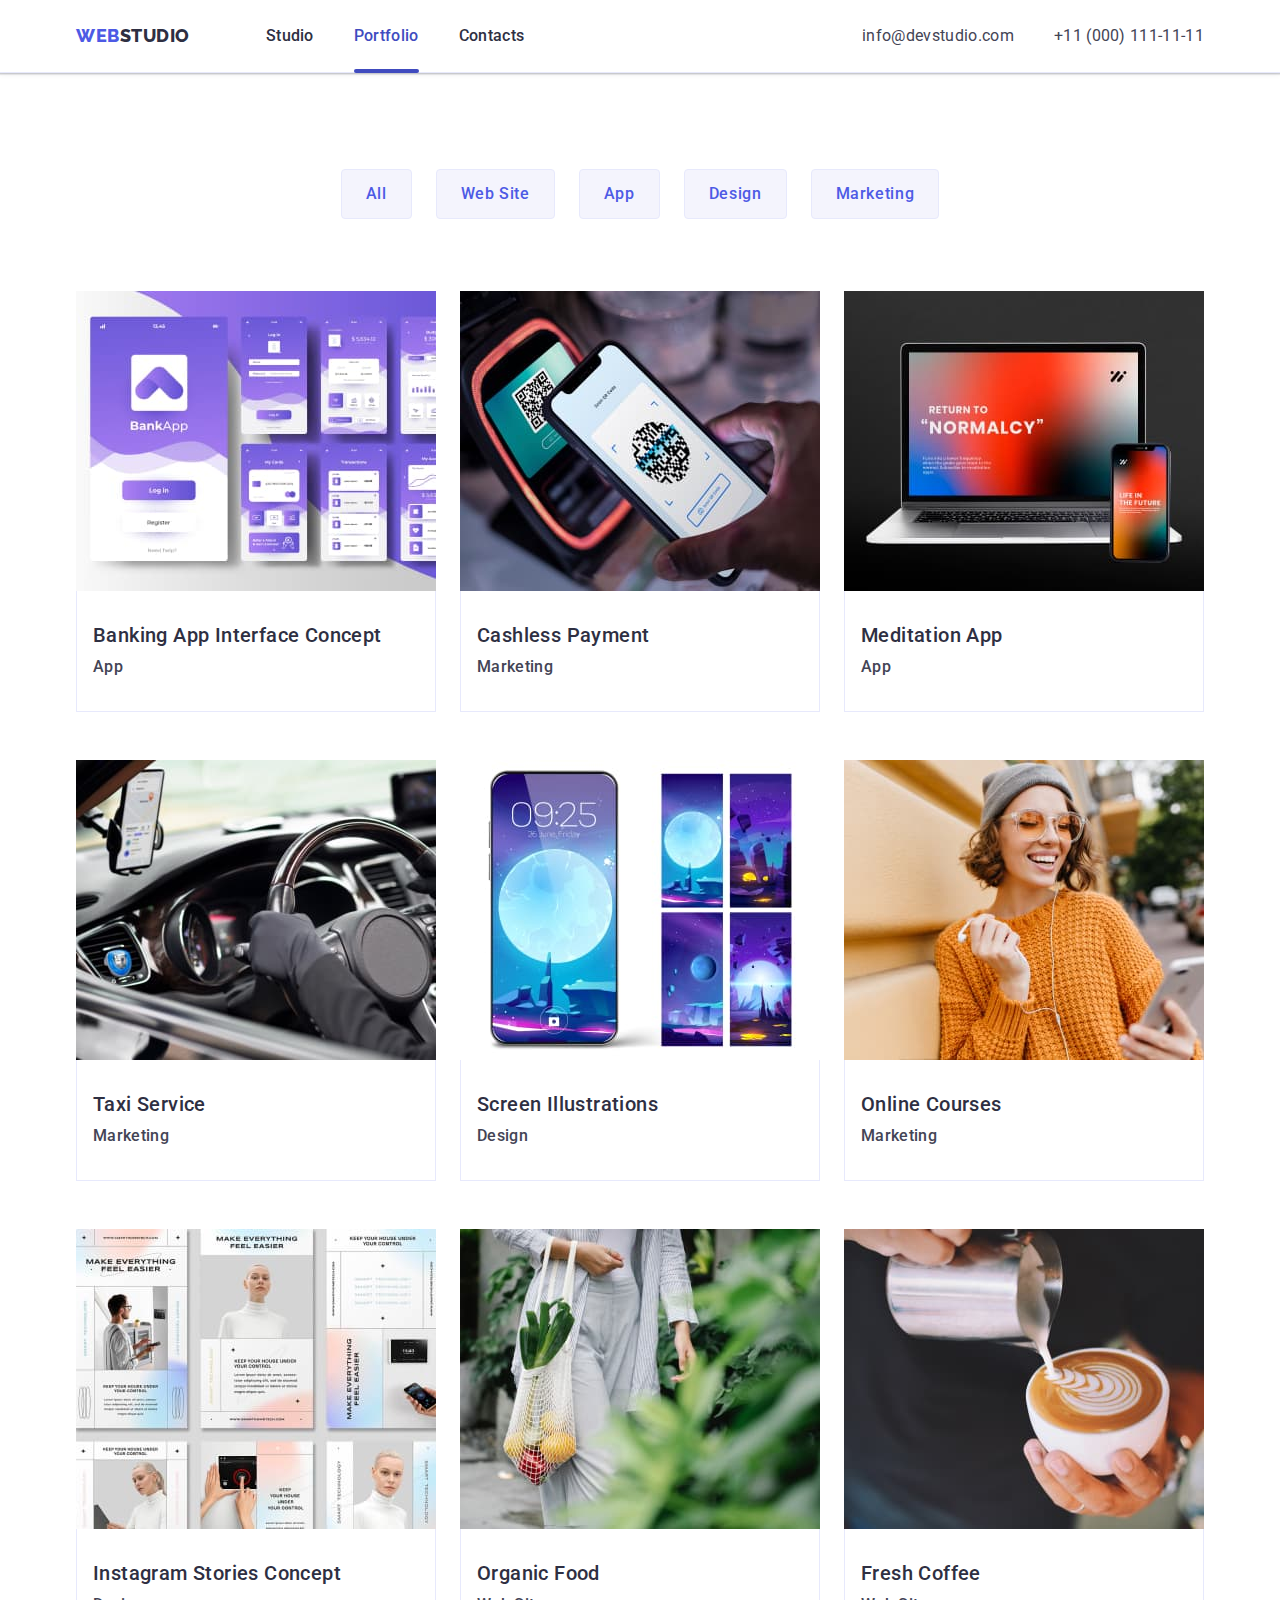
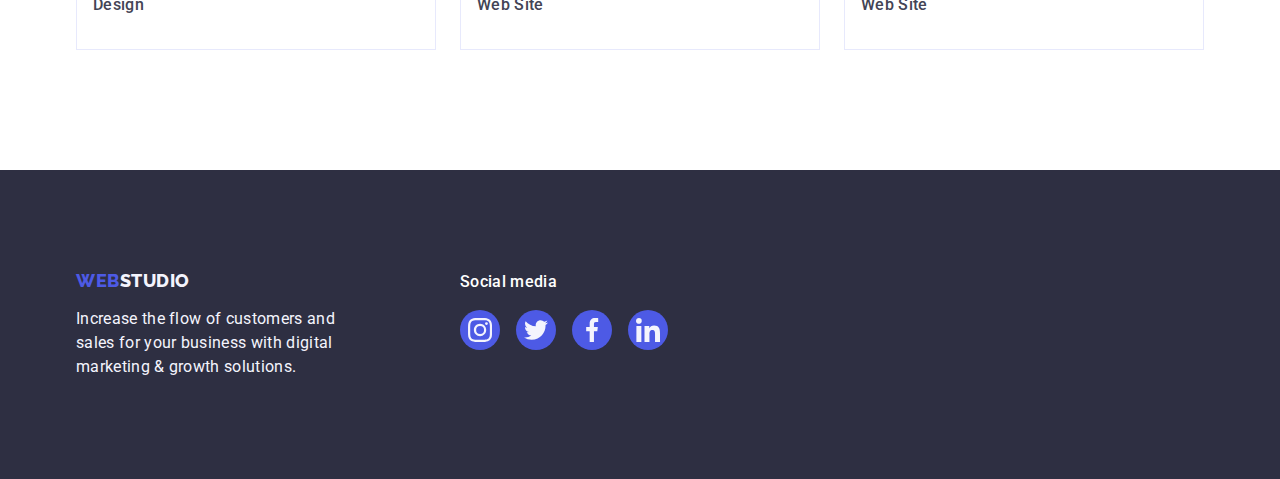
==== portfolio.html @ de2a9acf "start hw5" ====
<!DOCTYPE html>
<html lang="en">
<head>
    <meta charset="UTF-8">
    <meta name="viewport" content="width=device-width, initial-scale=1.0">
    <title>Portfolio</title>
    <link rel="preconnect" href="https://fonts.googleapis.com">
<link rel="preconnect" href="https://fonts.gstatic.com" crossorigin>
<link href="https://fonts.googleapis.com/css2?family=Raleway:wght@800&family=Roboto:wght@400;500;700&display=swap" rel="stylesheet">
<link rel="stylesheet" href="https://cdn.jsdelivr.net/npm/modern-normalize@2.0.0/modern-normalize.min.css">
<link rel="stylesheet" href="./css/styles.css" />
</head>
<body>
    <!---------------------------------------------- Header --------------------------------------->
    <header class="page-header"> 
        <div class="container header"> 
        <nav class="navigation">
            <a class="link logo-header"  href="./index.html">Web<span class="studio">Studio</span></a>
            <ul class="menu list">
                <li class="menu-item">
                    <a  class="link menu-link" href="./index.html">Studio</a>
                </li>
                <li class="menu-item">
                    <a class="link menu-link current" href="./portfolio.html">Portfolio</a>
                </li>
                <li class="menu-item">
                    <a class="link menu-link" href="">Contacts</a>
                </li>
            </ul>
        </nav>
        <address class="contacts">
            <ul class="list contacts-list">
                <li>
                    <a class="link link-contacts" href="mailto:info@devstudio.com">info@devstudio.com</a>
                </li>
                <li>
                    <a class="link link-contacts" href="tel:+110001111111">+11 (000) 111-11-11</a>
                </li>
            </ul>
        </address>
    </div> 
            </header>
    <main>
        <!------------------------------------------- Portfolio ------------------------------->
<section class="projects section">
    <div class="container portfolio-container">
    <h1 class="visually-hidden">Our Projects</h1>
<ul class="list buttons-list">
    <li class="buttons-list-item">
        <button type="button" class="button filter-button">All</button>
    </li>
    <li class="buttons-list-item">
        <button type="button" class="button filter-button">Web Site</button>
    </li>
    <li class="buttons-list-item">
        <button type="button" class="button filter-button">App</button>
    </li>
    <li class="buttons-list-item">
        <button type="button" class="button filter-button">Design</button>
    </li>
    <li class="buttons-list-item">
        <button type="button" class="button filter-button">Marketing</button>
    </li>
</ul>

<ul class="list portfolio-list">
    <li class="portfolio-list-item">
        <a class="link portfolio-list-item-link" href="">
        <div class="portfolio-list-img-wrapper">
            <img src="./images/Portfolio/banking_app.jpg" alt="application design" width="360" height="300">
    <p class="overlay">
        14 Stylish and User-Friendly App Design Concepts · Task Manager App · Calorie Tracker App · Exotic Fruit Ecommerce App · Cloud Storage App
    </p>
</div>
    <div class="card card-info">
        <h2 class="name card-name">
            Banking App Interface Concept
            </h2>
            <p class="card-sub-text">
                App
            </p>
    </div>
    </a>
    </li>

    <li class="portfolio-list-item">
        <a class="link portfolio-list-item-link" href="">
       <div class="portfolio-list-img-wrapper">
            <img src="./images/Portfolio/cashless_payment.jpg" alt="mobile phone" width="360" height="300">
        <p class="overlay">
            14 Stylish and User-Friendly App Design Concepts · Task Manager App · Calorie Tracker App · Exotic Fruit Ecommerce App · Cloud Storage App
        </p>
    </div>
        <div class="card card-info">
            <h2 class="name card-name">
                Cashless Payment
                </h2>
                <p class="card-sub-text">
                Marketing
                </p>
        </div>
        </a>
    </li>

    <li class="portfolio-list-item">
        <a class="link portfolio-list-item-link" href="">
            <div class="portfolio-list-img-wrapper">
        <img src="./images/Portfolio/meditation_app.jpg" alt="notebook and mobile phone" width="360" height="300">
        <p class="overlay">
            14 Stylish and User-Friendly App Design Concepts · Task Manager App · Calorie Tracker App · Exotic Fruit Ecommerce App · Cloud Storage App
        </p>
    </div>
        <div class="card card-info">
            <h2 class="name card-name">
                Meditation App
                </h2>
                <p class="card-sub-text">
                App
                </p>
        </div>
        </a>
    </li>

    <li class="portfolio-list-item">
        <a class="link portfolio-list-item-link" href="">
        <div class="portfolio-list-img-wrapper">
            <img src="./images/Portfolio/taxi_service.jpg" alt="steering wheel" width="360" height="300">
        <p class="overlay">
            14 Stylish and User-Friendly App Design Concepts · Task Manager App · Calorie Tracker App · Exotic Fruit Ecommerce App · Cloud Storage App
        </p>
    </div>
        <div class="card card-info">
        <h2 class="name card-name">
            Taxi Service
            </h2>
            <p class="card-sub-text">
            Marketing
            </p>
       </div>
        </a>
    </li>

    <li class="portfolio-list-item">
        <a  class="link portfolio-list-item-link" href="">
       <div class="portfolio-list-img-wrapper">
            <img src="./images/Portfolio/screen_illustration.jpg" alt="mobile phone screen" width="360" height="300">
        <p class="overlay">
            14 Stylish and User-Friendly App Design Concepts · Task Manager App · Calorie Tracker App · Exotic Fruit Ecommerce App · Cloud Storage App
        </p>
    </div>
        <div class="card card-info">
            <h2 class="name card-name">
                Screen Illustrations
                </h2>
                <p class="card-sub-text">
                Design
                </p>
        </div>
        </a>
    </li>

    <li class="portfolio-list-item">
        <a class="link portfolio-list-item-link"  href="">
            <div class="portfolio-list-img-wrapper">
        <img src="./images/Portfolio/online-courses.jpg" alt="girl with mobile phone" width="360" height="300">
        <p class="overlay">
            14 Stylish and User-Friendly App Design Concepts · Task Manager App · Calorie Tracker App · Exotic Fruit Ecommerce App · Cloud Storage App
        </p>
    </div>
        <div class="card card-info">
            <h2 class="name card-name">
                Online Courses
                </h2>
                <p class="card-sub-text">
                Marketing
                </p>
        </div>
        </a>
    </li>

    <li class="portfolio-list-item">
        <a class="link portfolio-list-item-link" href="">
            <div class="portfolio-list-img-wrapper">
        <img src="./images/Portfolio/instagramm.jpg" alt="moodboard design" width="360" height="300">
        <p class="overlay">
            14 Stylish and User-Friendly App Design Concepts · Task Manager App · Calorie Tracker App · Exotic Fruit Ecommerce App · Cloud Storage App
        </p>
    </div>
        <div class="card card-info">
        <h2 class="name card-name">
            Instagram Stories Concept
            </h2>
            <p class="card-sub-text">
            Design
            </p>
        </div>
            </a>
    </li>

    <li class="portfolio-list-item">
        <a class="link portfolio-list-item-link" href="">
        <div class="portfolio-list-img-wrapper">
            <img src="./images/Portfolio/organic.jpg" alt="bag with food" width="360" height="300">
        <p class="overlay">
            14 Stylish and User-Friendly App Design Concepts · Task Manager App · Calorie Tracker App · Exotic Fruit Ecommerce App · Cloud Storage App
        </p>
    </div>
        <div class="card card-info">
            <h2 class=" name card-name">
                Organic Food
                </h2>
                <p class="card-sub-text">
                Web Site
                </p>  
        </div>
        </a>
    </li>

    <li class="portfolio-list-item">
        <a class="link portfolio-list-item-link" href="">
            <div class="portfolio-list-img-wrapper">
        <img src="./images/Portfolio/coffee.jpg" alt="cup of coffee" width="360" height="300">
        <p class="overlay">
            14 Stylish and User-Friendly App Design Concepts · Task Manager App · Calorie Tracker App · Exotic Fruit Ecommerce App · Cloud Storage App
        </p>
    </div>
        <div class="card card-info">
            <h2 class="name card-name">
                Fresh Coffee
                </h2>
                <p class="card-sub-text">
                Web Site
                </p>
        </div>
        </a>
    </li>
</ul>
</div>
</section>
    </main>
        <!---------------------------------------------------- Footer ---------------------------------------------->
        <footer class="footer">
            <div class="container footer-container">
           <div class="footer-wraper-slogan">
                <a class="link logo-footer" href="./index.html">Web<span class="studio-footer">Studio</span></a>
            <p class="footer-slogan">
                Increase the flow of customers and sales for your business with digital marketing & growth solutions.
            </p>
        </div>
       
        <div class="footer-social">
            <p class="footer-social-text">Social media</p>
            <ul class="list footer-social-list">
                <li class="footer-social-list-item">
    <a class="footer-social-list-link"  href="">
        <svg
        class="footer-list-icon"
        width="24"
        height="24"
        aria-label="instagramm icon"
        >
            <use href="./images/icons.svg#icon-instagram-footer"></use>
        </svg>
    </a>
                </li>
    
                <li class="footer-social-list-item">
    <a class="footer-social-list-link"   href="">
        <svg
        class="footer-list-icon"
        width="24"
        height="24"
        aria-label="twitter icon"
        >
            <use href="./images/icons.svg#icon-twitter-footer"></use>
        </svg>
    </a>
                </li>
    
                <li class="footer-social-list-item">
    <a class="footer-social-list-link"  href="">
        <svg
        class="footer-list-icon"
        width="24"
        height="24"
        aria-label="facebook icon"
        >
            <use href="./images/icons.svg#icon-facebook-footer"></use>
        </svg>
    </a>
                </li>
    
                <li class="footer-social-list-item">
    <a class="footer-social-list-link"   href="">
        <svg
        class="footer-list-icon"
        width="24"
        height="24"
        aria-label="linkedin icon"
        >
            <use href="./images/icons.svg#icon-linkedin-footer"></use>
        </svg>
    </a>
                </li>
    
            </ul>
        </div>
    </div>
    </footer>
</body>
</html>
---- css/styles.css ----
/* ========Variables======= */
:root{
--press-state-color: #404BBF;
--secondary-accent-color: #31D0AA;
--primary-brand-color: #4D5AE5;
--white-background-color: #ffffff; 
--hero-background-color:#2e2f42;
--button-background-color: #F4F4FD;
--text-color: #434455;
--subtle-text-color: #8E8F99;
--accent-color: #E7E9FC;
--light-color: #F4F4FD;
--modal-background-color: #FCFCFC;
--transition-dur-and-fun: 250ms cubic-bezier(0.4, 0, 0.2, 1);
}

/* ========/Variables======= */

/* =========Common Styles====== */

button{
    cursor: pointer;
}

img{
    display: block;
    max-width: 100%;
}

h1,
h2,
h3,
h4,
h5,
h6,
p{
    margin-top: 0;
    margin-bottom: 0;
    padding: 0;
}

ul, 
ol{
margin-top: 0;
margin-bottom: 0;
padding-left: 0;
}

.list{
    list-style-type: none;
}

.link{
    text-decoration: none;
}

.section{
    padding-top: 120px;
    padding-bottom: 120px;
}
body{
    font-family: 'Roboto', sans-serif;
    font-weight: 500;
    font-size: 16px;
    line-height: 1.5;
    letter-spacing: 0.02em;
    color: var(--text-color);

    background-color: var(--white-background-color);
}

.visually-hidden {
    position: absolute;
    width: 1px;
    height: 1px;
    margin: -1px;
    border: 0;
    padding: 0;
    white-space: nowrap;
    clip-path: inset(100%);
    clip: rect(0 0 0 0);
    overflow: hidden;
    }

.container{
width: 1158px;
padding-left: 15px;
padding-right: 15px; 
margin-left: auto; 
margin-right: auto;
}

.card-info{
    padding-bottom: 32px;
    padding-top: 32px;
}

.name{
    font-size: 20px;
    line-height: 1.2;
    font-weight: 500;
    text-align: center;
    letter-spacing: 0.02em;
    text-transform: capitalize;
    color: var(--hero-background-color);

    margin-bottom: 8px;
    }
/* ========/Common Styles====== */

/* =======HEADER======== */
.page-header{
    border-bottom: 1px solid #e7e9fc;
    box-shadow: 0px 2px 1px rgba(46, 47, 66, 0.08), 0px 1px 1px rgba(46, 47, 66, 0.16), 0px 1px 6px rgba(46, 47, 66, 0.08)
}

.container.header{
    display: flex;
    align-items: center;
    justify-content: space-between;
}

.logo-header{
font-family: 'Raleway', sans-serif;
font-size: 18px;
font-weight: 800;
line-height: 1.17;
letter-spacing: 0.03em;
text-transform: uppercase;
color: var(--primary-brand-color);
/* text-align: left; */

margin-right: 76px;
padding: 24px 0;

transition: color var(--transition-dur-and-fun);

}

.studio{
    color: var(--hero-background-color);
}



.logo-header:hover,
.logo-header:focus{
color: var(--press-state-color);
}

.navigation{
    display: flex;
    align-items: center;
}

.menu.list{
    display: flex;
    gap: 40px;
}

.menu-link{
/* text-align: left; */
color:  var(--hero-background-color);
transition: color var(--transition-dur-and-fun);
display: block;
position: relative;
padding-top: 24px;
padding-bottom: 24px;
}

.menu-item .current{
    color: var(--press-state-color);
}

.menu-link:hover,
.menu-link:focus{
color: var(--press-state-color);
}

.current::after{
content:'';
display: block;
position: absolute;
width: 100%;
height: 4px;
border-radius: 2px;
background-color: var(--press-state-color);
margin-top: 21px;

}

.contacts{
    font-style: normal;
}

.contacts-list{
    display: flex;
   gap: 40px;
}

.link-contacts{
    display: block;
font-weight: 400;

color: #434455;
padding: 24px 0;

transition: color var(--transition-dur-and-fun);
}

.link-contacts:hover,
.link-contacts:focus{
color: #404BBF;
}

/* =======/HEADER======== */

/* ==========HERO======== */
.section.hero{
    max-width: 1440px;
    padding-top: 188px;
    padding-bottom: 188px;
    background-color:var(--hero-background-color);
    background-image: linear-gradient(rgba(46, 47, 66, 0.7), 
    rgba(46, 47, 66, 0.7)), url(../images/hero.jpg);
    background-size: cover;
    background-repeat: no-repeat;
    background-position: center;
}


.hero-title{
font-size: 56px;
font-weight: 700;
line-height: 1.07;
text-align: center;
letter-spacing: 0.02em;
color: #ffffff;
margin-bottom: 48px;
max-width: 496px;

margin-left: auto;
margin-right: auto;
}


.hero-button{
    font-family: Roboto;
    font-weight: 500;
    font-size: 16px;
    line-height: 1.5;
letter-spacing: 0.04em;

color: #ffffff;
background-color: var(--primary-brand-color);

display: block;
min-width: 169px;
height: 56px;
margin-left: auto;
margin-right: auto;
box-shadow: 0px 4px 4px 0px #00000026;
border-radius: 4px;
border: none;

transition: background-color var(--transition-dur-and-fun);
}

.hero-button:hover,
.hero-button:focus{
    background-color: var(--press-state-color);
}
/* ==========/HERO======== */

/* ========Our Benefits======== */
.benefits-icon{
    display: flex;
    align-items: center;
    justify-content: center;
    background-color: var(--button-background-color);
    padding: 24px 100px;
    height: 112px;
    margin-bottom: 8px;
    border-radius: 4px;
}

.benefits-title{
font-size: 20px;
line-height: 1.2;
font-weight: 500;
letter-spacing: 0.02em;
/* text-align: left; */

color: #2E2F42;
margin-bottom: 8px;
}

.benefits-list{
    display: flex;
    gap: 24px;
}

.benefits-list-item{
    width: 264px;
}
.benefits-text{
font-weight: 400;
/* text-align: left; */
}

/* ========/Our Benefits======== */

/* =========What we are doing======= */
.job-examples.section{
    padding-top: 0;
}
.secondary-title{
font-size: 36px;
/* font-weight: 700; */
line-height: 1.11;
text-align: center;
text-transform: capitalize;

color: #2E2F42;
margin-bottom: 72px;
}

.job-list{
    display: flex;
    gap: 24px;
}
/* =========/What we are doing======= */

/* =============Our Team========== */

.team{
    background-color: var(--button-background-color);
}

.secondary-title{
    text-transform: capitalize;
    text-align: center;
    letter-spacing: 0.02em;
}

.list-team{
    display: flex;
    gap: 24px;
}

.list-item-team{
    background-color: var(--white-background-color);
    box-shadow:  0px 1px 6px rgba(46, 47, 66, 0.08), 0px 1px 1px rgba(46, 47, 66, 0.16), 0px 2px 1px rgba(46, 47, 66, 0.08);
    border-radius: 0px 0px 4px 4px;
}

.social-icons-list{
    display: flex;
    justify-content: center;
    margin-top: 8px;
    gap: 24px;
}

.social-list-link{
    display: flex;
    width: 40px;
    height: 40px;
    border-radius: 50%;
    background-color: var(--primary-brand-color);
    fill: var(--light-color);
    justify-content: center;
    align-items: center;

    transition: background-color var(--transition-dur-and-fun);
}

.social-list-link:hover,
.social-list-link:focus{
background-color: var(--press-state-color);
}
.sub-text{
font-weight: 400;
text-align: center;
}
/* =============/Our Team========== */

/* ==================Customers================== */
.customers-list{
    display: flex;
    justify-content: center;
gap: 24px;
}

.customers-list-item{
    width: calc((100% - 120px) / 6);
    height: 88px;

    transition: border-color var(--transition-dur-and-fun), color var(--transition-dur-and-fun);
}

.customers-list-icon{
    fill: currentColor;
}

.customers-list-link{
    display: flex;
    justify-content: center;
    align-items: center;
    width: 100%;
    height: 100%;
    fill: var(--subtle-text-color);
    border: 1px solid var(--lightslate, #8E8F99);
    border-radius: 4px;
    color: var(--subtle-text-color);

    transition: border-color var(--transition-dur-and-fun), color var(--transition-dur-and-fun);
}

.customers-list-link:hover,
.customers-list-link:focus{
    color: var(--press-state-color);
    border-color: var(--press-state-color);
}

/* ==================/Customers================== */

/* ==============Footer================ */
.footer{
background-color: var(--hero-background-color);
padding-top: 100px;
padding-bottom: 100px;
}

.footer-container{
    display: flex;
    align-items: baseline;
}
.logo-footer{
    font-family: "Raleway", sans-serif;
    font-weight: 800;
    font-size: 18px;
color: var(--primary-brand-color);
line-height: 1.17em ;
letter-spacing: 0.03em;
text-transform: uppercase;
display: inline-block;
margin-bottom: 16px;
}

.studio-footer{
    color: var(--button-background-color);
    transition: color var(--transition-dur-and-fun);
}

.logo-footer:hover,
.logo-footer:focus{
color: var(--press-state-color);
}
.footer-slogan{
font-weight: 400;
/* text-align: left; */
color: var(--button-background-color);
max-width: 264px;
}

.footer-social-text{
text-align: left;
color: var(--white-background-color);

    margin-bottom: 16px;
}

.footer-wraper-slogan{
    margin-right: 120px;
}
.footer-social-list{
    display: flex;
    gap: 16px;
}

/* .footer-social-list-item{
    transition: background-color var(--lightslate);
} */

.footer-social-list-link{
    display: flex;
    width: 40px;
    height: 40px;
    background-color: var(--primary-brand-color);
    border-radius: 50%;
    justify-content: center;
    align-items: center;
    fill: var(--button-background-color);

    transition: background-color 250ms cubic-bezier(0.4, 0, 0.2, 1);
}

.footer-social-list-link:hover,
.footer-social-list-link:focus{
    background-color: var(--secondary-accent-color);
}
/* ==============/Footer=============== */

/* ===============Backdrop==================== */
.backdrop{
    position: fixed;
    top: 0;
    left: 0;
    width: 100%;
    height: 100%;
    background-color: #2E2F4266;
    z-index: 9999;
    
    transition: opacity 250ms cubic-bezier(0.4, 0, 0.2, 1), visibility 250ms cubic-bezier(0.4, 0, 0.2, 1);
}

.is-hidden{
    opacity: 0;
    visibility: hidden;
    pointer-events: none;
}
/* ===============/Backdrop==================== */

/* ===============Modal Window==================== */
.modal{
    position: absolute;
    top: 50%;
    left: 50%;
    transform: translate(-50%, -50%);
    width: 408px;
  min-height: 584px;
   border-radius: 4px;
    background-color: var(--modal-background-color);
    box-shadow: 0px 1px 1px rgba(0, 0, 0, 0.14), 0px 1px 3px rgba(0, 0, 0, 0.12), 0px 2px 1px rgba(0, 0, 0, 0.2);

    transition: transform var(--transition-dur-and-fun);
}

.close-btn{
    display: flex;
    position: absolute;
    align-items: center;
    justify-content: center;
    top: 24px;
    right: 24px;
    width: 24px;
    height: 24px;
    border-radius: 50%;
    border: 1px solid rgba(0, 0, 0, 0.1);
    padding: 0;
    line-height: 0;
    background-color: var(--accent-color);

    transition: background-color var(--transition-dur-and-fun), border var(--transition-dur-and-fun);
}

.close-btn:hover,
.close-btn:focus{
   background-color: var(--press-state-color);
   border: none;
   fill: #ffffff;
}

.close-btn-icon{
    transition: fill var(--transition-dur-and-fun);
}
/* ===============/Modal Window==================== */

/* ===============Portfolio======================= */
.section.projects{
    padding-top: 96px;
}


.buttons-list{
    display: flex;
    gap: 24px;
    justify-content: center;
    margin-bottom: 72px;
}

.buttons-list-item{
    transition: color var(--transition-dur-and-fun), background-color var(--transition-dur-and-fun), border-color var(--transition-dur-and-fun), box-shadow var(--transition-dur-and-fun);
}

.filter-button{
    font-family: inherit;
    font-weight: 500;
    font-size: 16px;
    line-height: inherit;
    letter-spacing: 0.04em;
    /* text-align: center; */
    color: var(--primary-brand-color);
    background-color: var(--button-background-color);

    border-radius: 4px;
    border: 1px solid #E7E9FC;
    padding: 12px 24px;

    transition: color 250ms cubic-bezier(0.4, 0, 0.2, 1), background-color 250ms cubic-bezier(0.4, 0, 0.2, 1), border-color 250ms cubic-bezier(0.4, 0, 0.2, 1), box-shadow 250ms cubic-bezier(0.4, 0, 0.2, 1); 
}

.filter-button:hover,
.filter-button:focus{
    color: #ffffff;
    background-color: var(--press-state-color);
    border: 1px solid transparent;
    box-shadow: 0px 3px 1px rgba(0, 0, 0, 0.1), 0px 2px 1px rgba(0, 0, 0, 0.08), 0px 2px 2px rgba(0, 0, 0, 0.12);
}

.portfolio-list{
    display: flex;
    flex-wrap: wrap;
    gap: 48px 24px;
}

.portfolio-list-img-wrapper{
position: relative;
overflow: hidden;
}

.overlay{
font-weight: 400;
text-align: left;
color: var(--light-color);
padding: 40px 32px;

position: absolute;
top: 0;
left: 0;
width: 100%;
height: 100%;
background-color: var(--primary-brand-color);

transform: translateY(100%);
transition: transform var(--transition-dur-and-fun);
}

.portfolio-list-item{
    width: calc((100% - 2*24px) / 3);
}

.portfolio-list-item-link{
    display: block;
    transition: box-shadow var(--transition-dur-and-fun) ;
}

.portfolio-list-item-link:hover,
.portfolio-list-item-link:focus{
box-shadow: 0px 1px 6px rgba(46, 47, 66, 0.08), 0px 1px 1px rgba(46, 47, 66, 0.16), 0px 2px 1px rgba(46, 47, 66, 0.08);
}

.portfolio-list-item-link:hover .overlay,
.portfolio-list-item-link:focus .overlay{
    transform: translateY(0%);
}
.card{
    border: 1px solid #E7E9FC;
    border-top: 0;
}
.card.card-info{
    padding-left: 16px;
    padding-right: 16px;
}

.card-name{
    text-align: left;
}

.card-sub-text{
    font-size: 16px;
    line-height: 1.5;
    letter-spacing: 0.02em;
    color: var(--text-color);
}
/* ===============/Portfolio======================= */
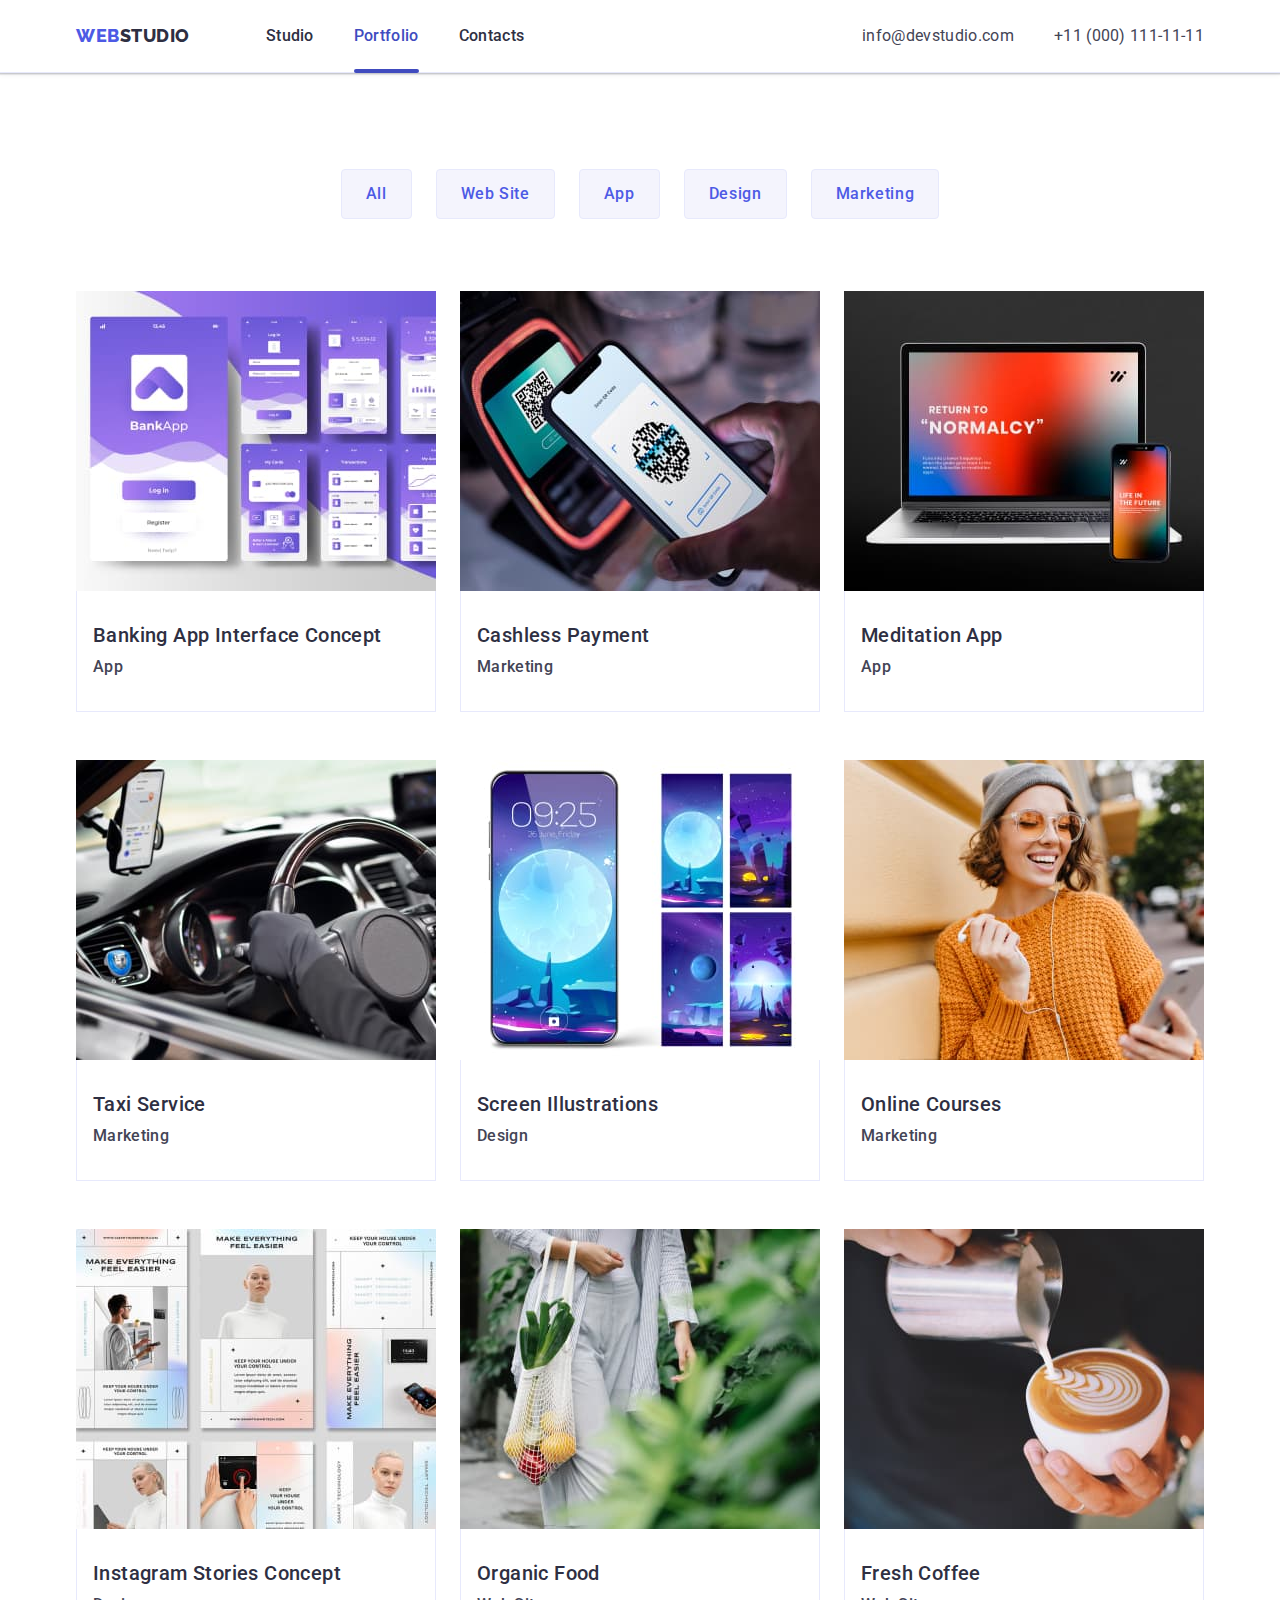
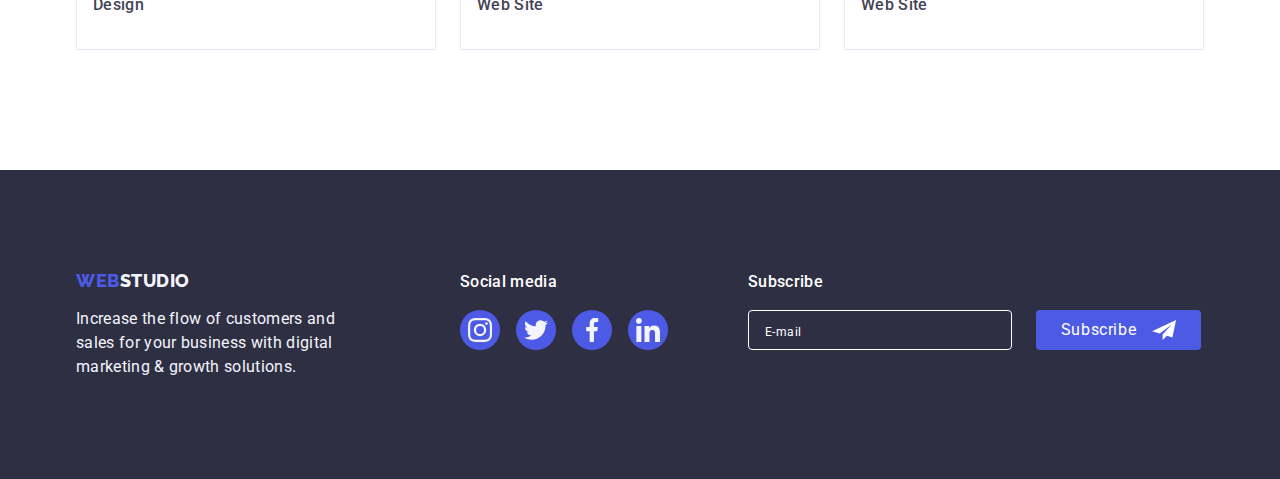
==== commit 16df0cd7: "footer" ====
--- a/portfolio.html
+++ b/portfolio.html
@@ -305,6 +305,22 @@
     
             </ul>
         </div>
+        <div class="footer-subscribe">
+            <p class="footer-subscribe-text">Subscribe</p>
+            <form class="footer-subscribe-form"">
+            <input 
+            type="email" 
+            class="subscribe-input"
+            name="E-mail" 
+            placeholder="E-mail">
+            <button type="submit" class="button footer-subscribe-button">
+                Subscribe
+                <svg class="footer-subscribe-icon" width="24" height="20">
+                    <use href="./images/icons.svg#icon-send"></use>
+                </svg>
+            </button>
+            </form>
+        </div>
     </div>
     </footer>
 </body>
--- a/css/styles.css
+++ b/css/styles.css
@@ -463,6 +463,9 @@
 max-width: 264px;
 }
 
+.footer-social{
+    margin-right: 80px;
+}
 .footer-social-text{
 text-align: left;
 color: var(--white-background-color);
@@ -499,6 +502,64 @@
 .footer-social-list-link:focus{
     background-color: var(--secondary-accent-color);
 }
+
+.footer-subscribe-text{
+    text-align: left;
+color: var(--white-background-color);
+
+    margin-bottom: 16px;
+}
+
+.footer-subscribe-form{
+display:flex;
+}
+.subscribe-input{
+    display: flex;
+    width: 264px;
+    height: 40px;
+    border: 1px solid #FFFFFF;
+    border-radius: 4px;
+    background-color: var(--hero-background-color);
+    padding: 8px 16px;
+    margin-right: 24px;
+}
+
+
+
+.subscribe-input::placeholder{
+font-size: 12px;
+font-weight: 400;
+line-height: 24px;
+letter-spacing: 0.04em;
+text-align: left;
+color: #FFFFFF;
+}
+
+.footer-subscribe-button{
+    display: flex;
+    align-items: center;
+    justify-content: center;
+    letter-spacing: 0.04em;
+    text-align: center;
+
+    width: 165px;
+    height: 40px;
+    padding: 8px 24px;
+    gap: 16px;
+    border: none;
+    border-radius: 4px;
+
+    color: var(--white-background-color);
+    background-color: var(--primary-brand-color);
+
+    transition: background-color var(--transition-dur-and-fun);
+}
+
+.footer-subscribe-button:hover,
+.footer-subscribe-button:focus{
+    background-color: var(--press-state-color);
+}
+
 /* ==============/Footer=============== */
 
 /* ===============Backdrop==================== */
@@ -529,6 +590,7 @@
     transform: translate(-50%, -50%);
     width: 408px;
   min-height: 584px;
+  padding: 72px 24px 24px 24px;
    border-radius: 4px;
     background-color: var(--modal-background-color);
     box-shadow: 0px 1px 1px rgba(0, 0, 0, 0.14), 0px 1px 3px rgba(0, 0, 0, 0.12), 0px 2px 1px rgba(0, 0, 0, 0.2);
@@ -564,6 +626,155 @@
 .close-btn-icon{
     transition: fill var(--transition-dur-and-fun);
 }
+
+.contacts-form-description{
+    margin-bottom: 16px;
+    text-align: center;
+    width: 360px;
+}
+
+.contacts-form-field-wrapper{
+    margin-bottom: 8px;
+}
+
+.contacts-forma-label{
+    display: block;
+font-size: 12px;
+font-weight: 400;
+line-height: 1.16;
+letter-spacing: 0.04em;
+text-align: left;
+color: #8E8F99;
+margin-bottom: 4px;
+}
+
+.contacts-form-input-wrapper{
+    position: relative;
+}
+
+.contacts-form-input{
+    width: 100%;
+    height: 40px;
+
+    border: 1px solid #2E2F4266;
+  border-radius: 4px;
+  padding-left: 38px;
+
+  transition: border-color var(--transition-dur-and-fun);
+}
+
+.contacts-form-input:focus{
+border-color: var(--primary-brand-color) ;
+outline: transparent;
+}
+
+.contacts-form-input:focus + .contacts-form-input-icon{
+fill: var(--primary-brand-color);
+} 
+
+.contacts-form-input-icon{
+   position: absolute;
+   top: 50%;
+   left: 16px;
+   transform: translateY(-50%);
+
+   transition: fill var(--transition-dur-and-fun);
+}
+
+.contacts-form-checkbox-wrapper{
+    margin-bottom: 24px;
+}
+
+.contacts-form-comment{
+    width: 100%;
+    height: 120px;
+    border: 1px solid #2E2F4266;
+    border-radius: 4px;
+    resize: none;
+    padding: 8px 16px;
+
+    transition: border-color var(--transition-dur-and-fun);
+}
+
+.contacts-form-comment:focus{
+    border-color: var(--primary-brand-color);
+    outline: transparent;
+}
+
+.contacts-form-comment::placeholder{
+font-size: 12px;
+font-weight: 400;
+line-height: 1.16;
+letter-spacing: 0.04em;
+text-align: left;
+color: #2E2F4266;
+}
+
+.contacts-form-checkbox:checked 
++ .contacts-form-checkbox-label 
+> .contacts-form-own-checkbox{
+background-color: var(--press-state-color);
+}
+
+/* .contacts-form-checkbox:focus
++ .contacts-form-checkbox-label 
+> .contacts-form-own-checkbox{
+outline: 2px solid var(--press-state-color);
+} */
+
+.contacts-form-own-checkbox{
+    display: inline-flex;
+    justify-content: center;
+    align-items: center;
+    width: 16px;
+    height: 16px;
+    border: 1px solid #2E2F4266;
+    border-radius: 2px;
+    cursor: pointer;
+    margin-right: 8px;
+}
+
+.contacts-form-checkbox-label{
+font-size: 12px;
+font-weight: 400;
+line-height: 1.16;
+letter-spacing: 0.04em;
+text-align: left;
+color: #8E8F99;
+}
+
+.modal-form-link{
+    line-height: 16px;
+    color: var(--primary-brand-color);
+}
+
+.contacts-form-submit{
+    display: block;
+font-family: Roboto;
+font-size: 16px;
+font-weight: 500;
+line-height: 1.5;
+letter-spacing: 0.04em;
+text-align: center;
+
+min-width: 169px;
+height: 56px;
+color: var(--white-background-color);
+background-color: var(--primary-brand-color);
+
+margin-left: auto;
+margin-right: auto;
+padding: 16px 32px;
+border: none;
+border-radius: 4px;
+
+transition: background-color var(--transition-dur-and-fun);
+}
+
+.contacts-form-submit:hover,
+.contacts-form-submit:focus{
+    background-color: var(--press-state-color);
+}
 /* ===============/Modal Window==================== */
 
 /* ===============Portfolio======================= */
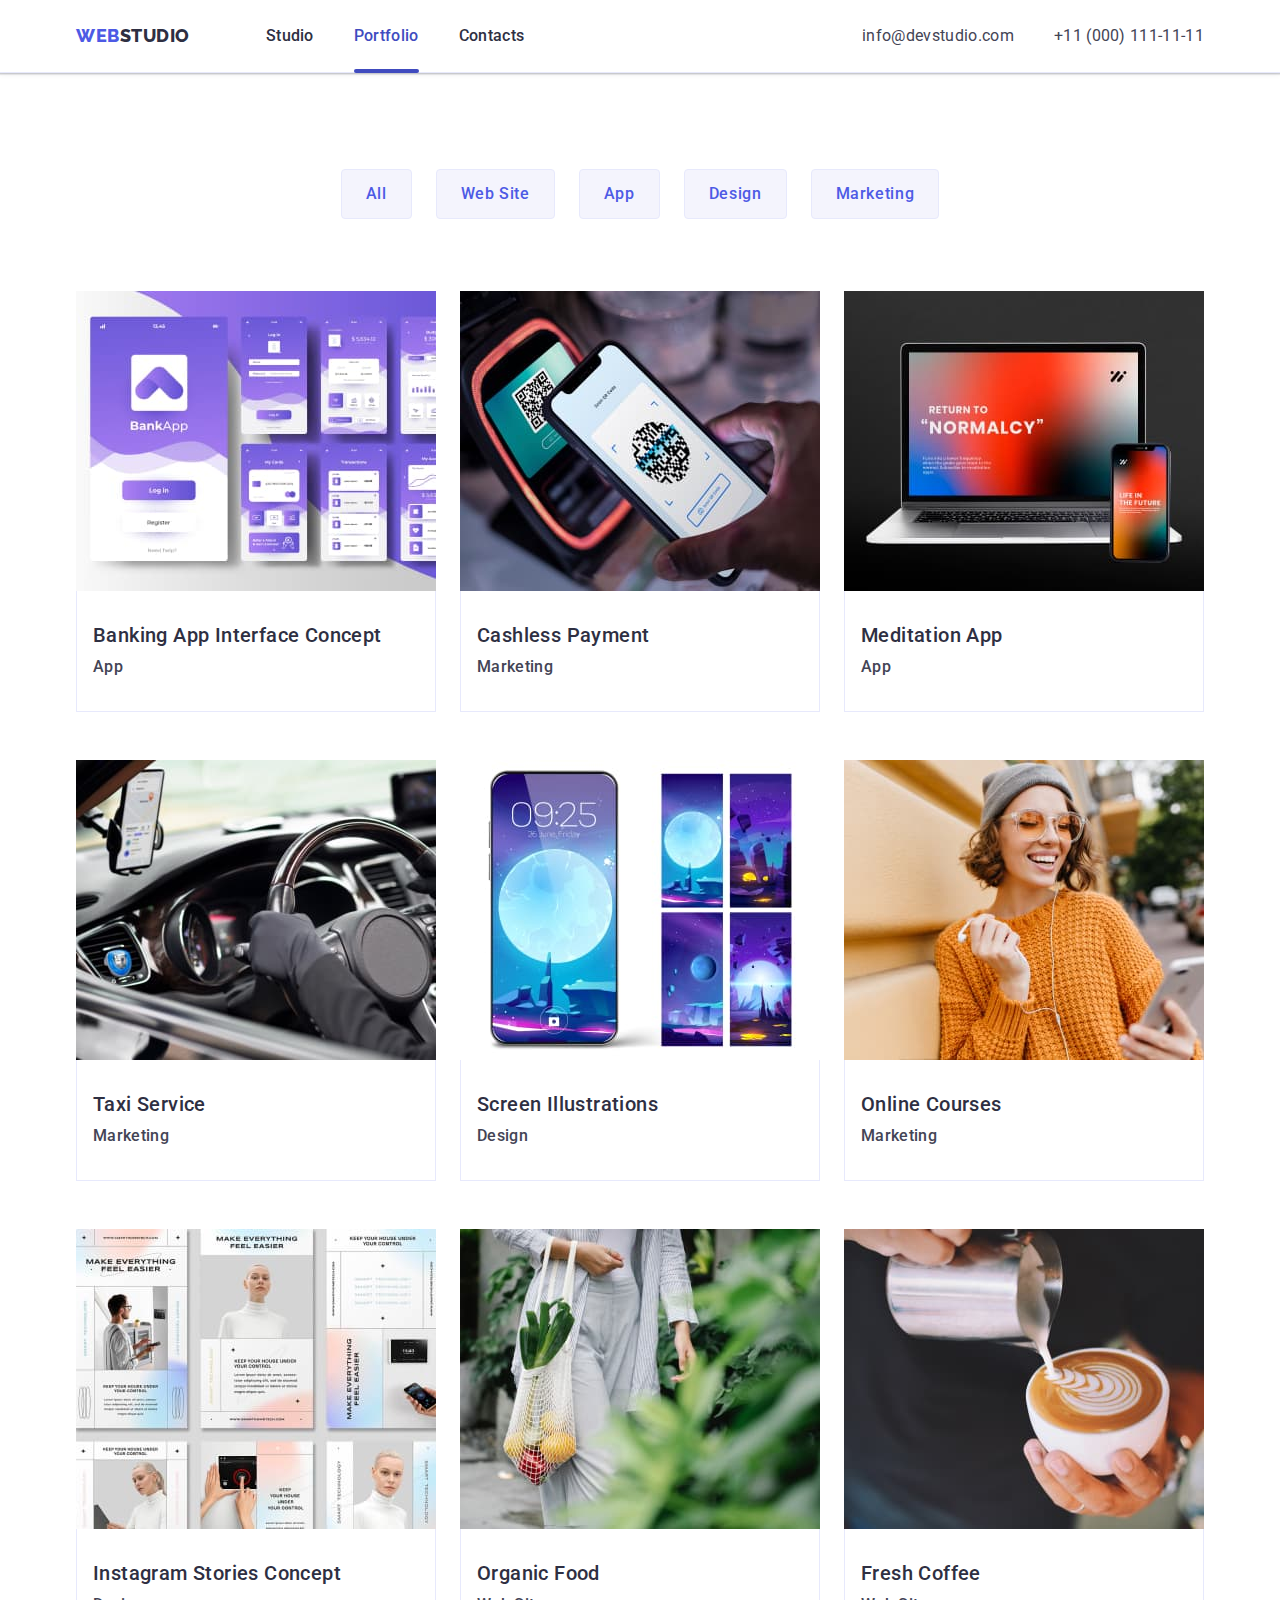
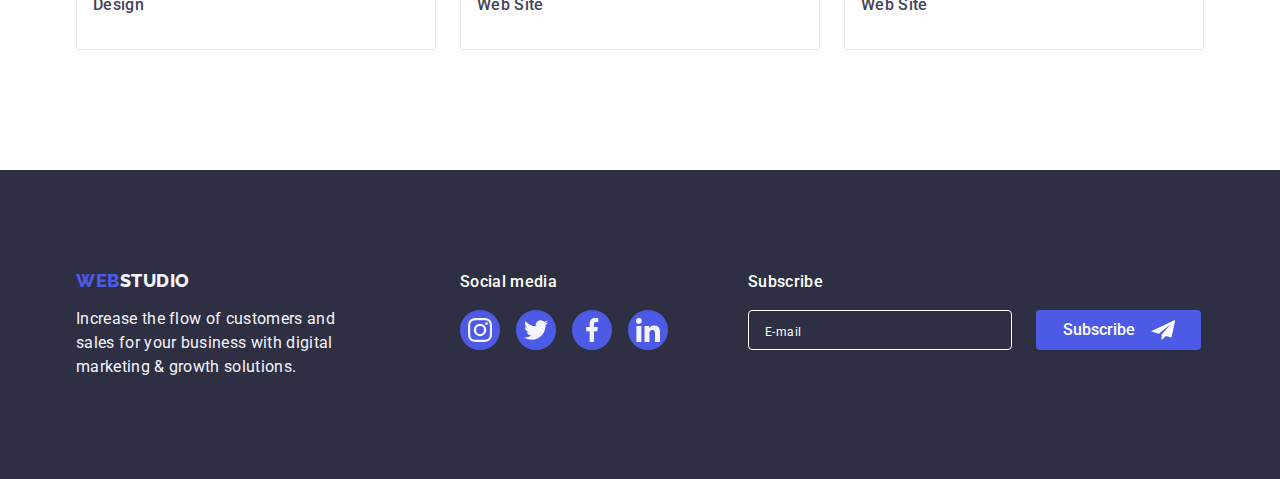
==== commit 6648a1a2: "new corrections" ====
--- a/portfolio.html
+++ b/portfolio.html
@@ -305,17 +305,21 @@
     
             </ul>
         </div>
+    
         <div class="footer-subscribe">
             <p class="footer-subscribe-text">Subscribe</p>
-            <form class="footer-subscribe-form"">
-            <input 
-            type="email" 
-            class="subscribe-input"
-            name="E-mail" 
-            placeholder="E-mail">
+            <form class="footer-subscribe-form">
+                <label class="footer-subscribe-form-label">
+                    <input 
+                    type="email" 
+                    class="subscribe-input"
+                    name="E-mail" 
+                    placeholder="E-mail">
+                </label>
+           
             <button type="submit" class="button footer-subscribe-button">
                 Subscribe
-                <svg class="footer-subscribe-icon" width="24" height="20">
+                <svg class="footer-subscribe-icon" width="24" height="24">
                     <use href="./images/icons.svg#icon-send"></use>
                 </svg>
             </button>
--- a/css/styles.css
+++ b/css/styles.css
@@ -512,6 +512,7 @@
 
 .footer-subscribe-form{
 display:flex;
+gap: 24px;
 }
 .subscribe-input{
     display: flex;
@@ -521,10 +522,11 @@
     border-radius: 4px;
     background-color: var(--hero-background-color);
     padding: 8px 16px;
-    margin-right: 24px;
-}
-
-
+}
+
+.footer-subscribe-icon{
+    margin-left: 16px;
+}
 
 .subscribe-input::placeholder{
 font-size: 12px;
@@ -539,13 +541,15 @@
     display: flex;
     align-items: center;
     justify-content: center;
+    font-weight: 500;
+    line-height: 1.5
     letter-spacing: 0.04em;
     text-align: center;
+    min-width: 165px;
 
     width: 165px;
     height: 40px;
     padding: 8px 24px;
-    gap: 16px;
     border: none;
     border-radius: 4px;
 
@@ -631,6 +635,7 @@
     margin-bottom: 16px;
     text-align: center;
     width: 360px;
+    color: var(--hero-background-color);
 }
 
 .contacts-form-field-wrapper{
@@ -641,7 +646,7 @@
     display: block;
 font-size: 12px;
 font-weight: 400;
-line-height: 1.16;
+line-height: 1.17;
 letter-spacing: 0.04em;
 text-align: left;
 color: #8E8F99;
@@ -659,6 +664,8 @@
     border: 1px solid #2E2F4266;
   border-radius: 4px;
   padding-left: 38px;
+  background-color: transparent;
+  outline: transparent;
 
   transition: border-color var(--transition-dur-and-fun);
 }
@@ -681,15 +688,22 @@
    transition: fill var(--transition-dur-and-fun);
 }
 
-.contacts-form-checkbox-wrapper{
-    margin-bottom: 24px;
-}
+.contacts-form-field-wrapper{
+    margin-bottom: 16px;
+}
+
 
 .contacts-form-comment{
     width: 100%;
     height: 120px;
+    font-size: 12px;
+    line-height: 1.17;
+    letter-spacing: 0.04em;
+    color: rgba(46, 47, 66, 0.4);
+    background-color: transparant;
     border: 1px solid #2E2F4266;
     border-radius: 4px;
+    outline: transparent;
     resize: none;
     padding: 8px 16px;
 
@@ -714,6 +728,8 @@
 + .contacts-form-checkbox-label 
 > .contacts-form-own-checkbox{
 background-color: var(--press-state-color);
+border: none;
+fill: var(--light-color);
 }
 
 /* .contacts-form-checkbox:focus
@@ -729,9 +745,12 @@
     width: 16px;
     height: 16px;
     border: 1px solid #2E2F4266;
+    fill: transparent;
     border-radius: 2px;
     cursor: pointer;
     margin-right: 8px;
+
+    transition: background-color var(--transition-dur-and-fun);
 }
 
 .contacts-form-checkbox-label{
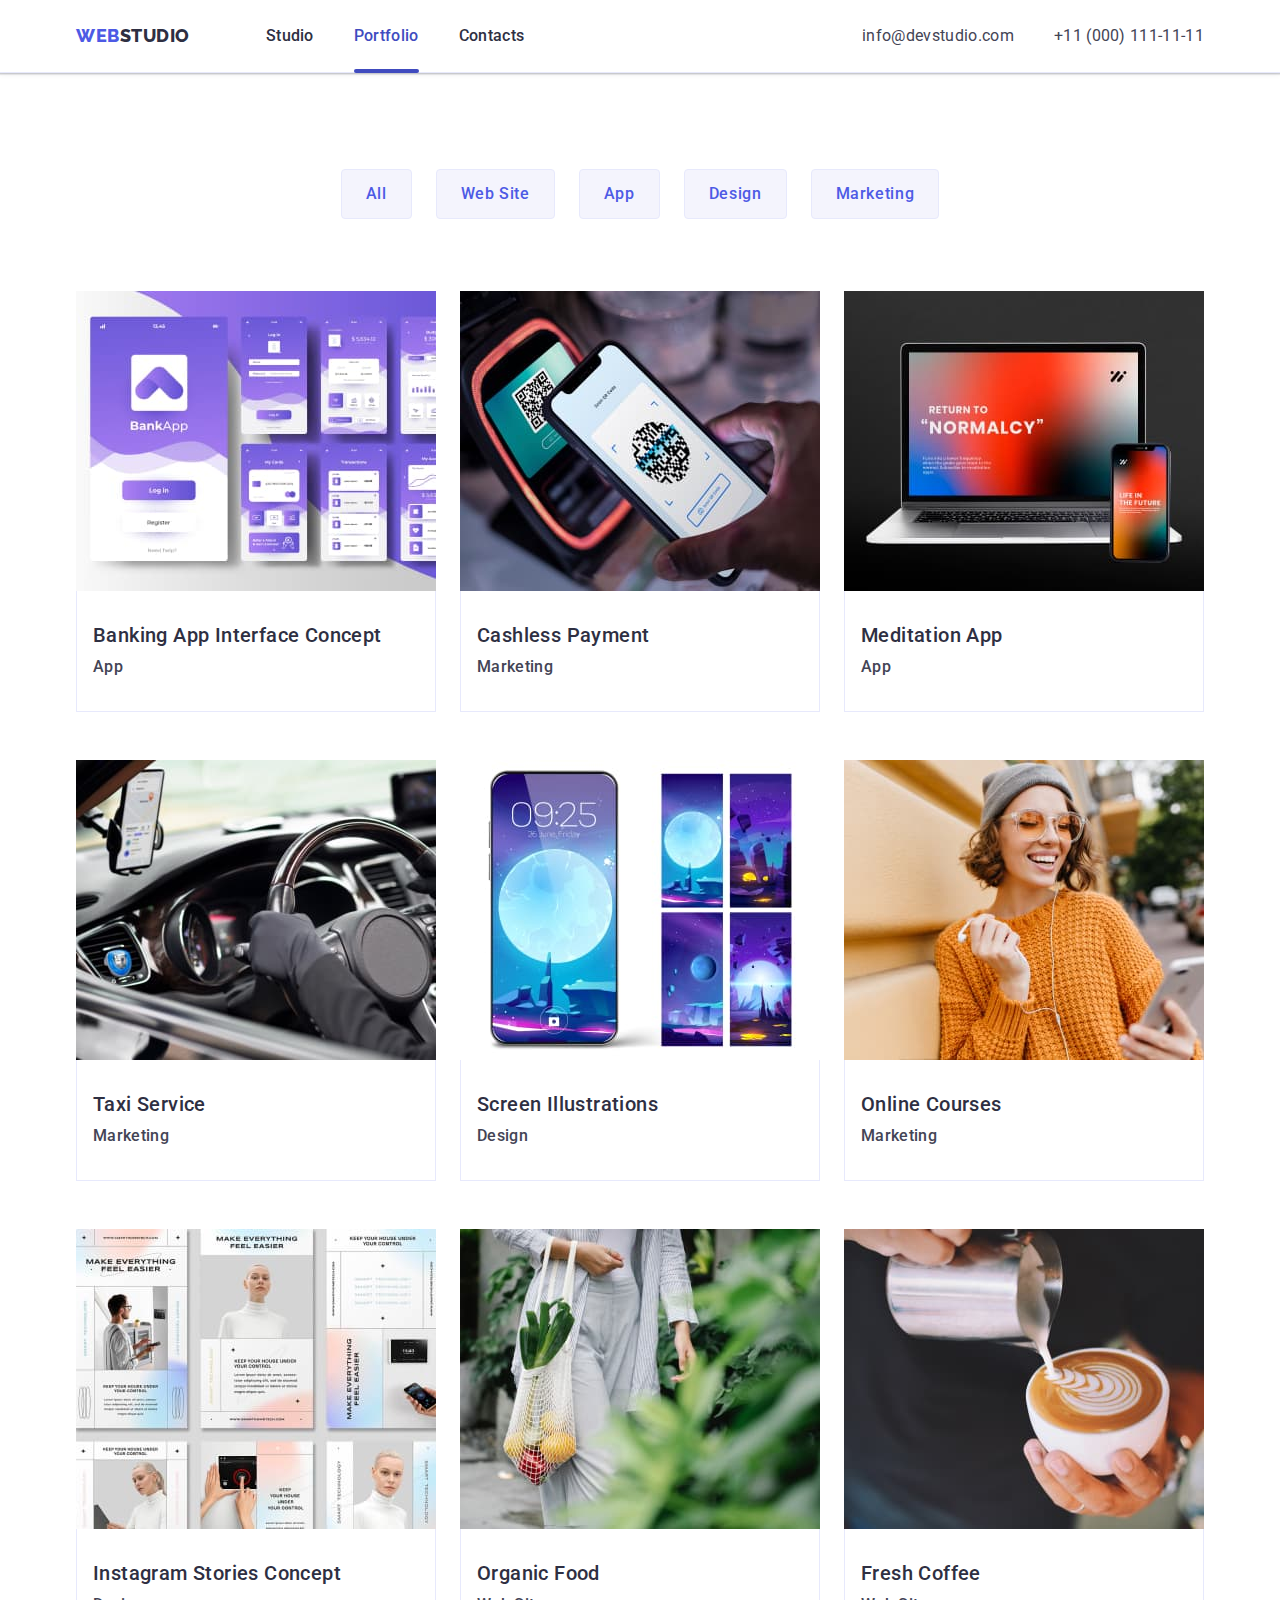
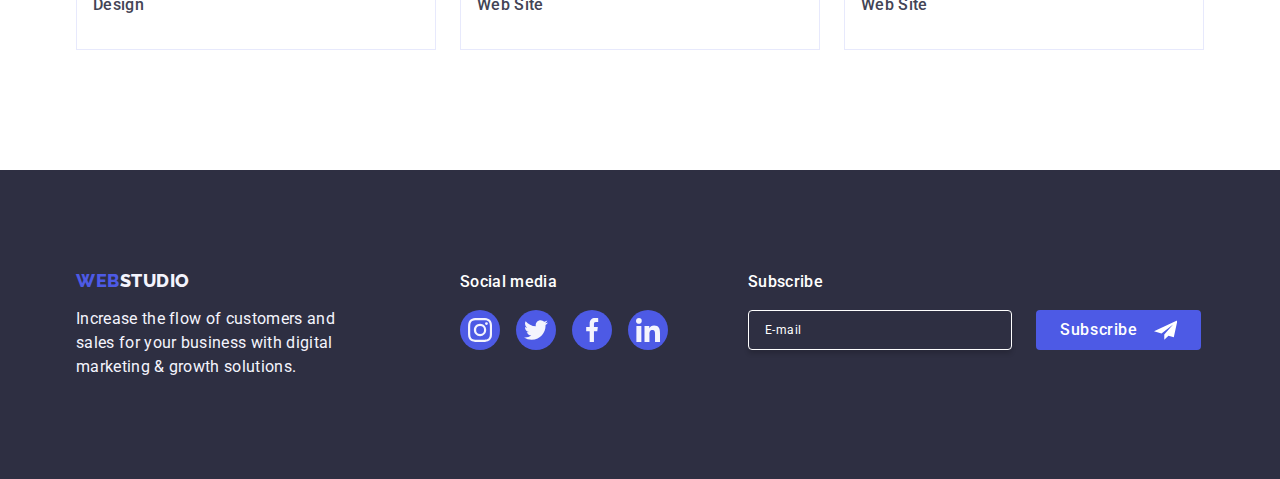
==== commit f7897096: "last corrections" ====
--- a/portfolio.html
+++ b/portfolio.html
@@ -313,7 +313,7 @@
                     <input 
                     type="email" 
                     class="subscribe-input"
-                    name="E-mail" 
+                    name="email" 
                     placeholder="E-mail">
                 </label>
            
--- a/css/styles.css
+++ b/css/styles.css
@@ -518,10 +518,15 @@
     display: flex;
     width: 264px;
     height: 40px;
+    font-size: 12px;
+    line-height: 1.5;
+    letter-spacing: 0.04em;
     border: 1px solid #FFFFFF;
     border-radius: 4px;
-    background-color: var(--hero-background-color);
+    background-color: transparent;
     padding: 8px 16px;
+    box-shadow: 0px 4px 4px 0px rgba(0, 0, 0, 0.15);
+    color: var(--white-background-color);
 }
 
 .footer-subscribe-icon{
@@ -537,12 +542,16 @@
 color: #FFFFFF;
 }
 
+.footer-subscribe-form-label::placeholder{
+    color: var(--white-background-color);
+}
+
 .footer-subscribe-button{
     display: flex;
     align-items: center;
     justify-content: center;
     font-weight: 500;
-    line-height: 1.5
+    line-height: 1.5;
     letter-spacing: 0.04em;
     text-align: center;
     min-width: 165px;
@@ -688,9 +697,7 @@
    transition: fill var(--transition-dur-and-fun);
 }
 
-.contacts-form-field-wrapper{
-    margin-bottom: 16px;
-}
+
 
 
 .contacts-form-comment{
@@ -700,7 +707,7 @@
     line-height: 1.17;
     letter-spacing: 0.04em;
     color: rgba(46, 47, 66, 0.4);
-    background-color: transparant;
+    background-color: transparent;
     border: 1px solid #2E2F4266;
     border-radius: 4px;
     outline: transparent;
@@ -738,6 +745,9 @@
 outline: 2px solid var(--press-state-color);
 } */
 
+.contacts-form-checkbox-wrapper{
+    margin-bottom: 24px;
+}
 .contacts-form-own-checkbox{
     display: inline-flex;
     justify-content: center;
@@ -750,13 +760,14 @@
     cursor: pointer;
     margin-right: 8px;
 
-    transition: background-color var(--transition-dur-and-fun);
+    transition: background-color 250ms cubic-bezier(0.4, 0, 0.2, 1), border 250ms cubic-bezier(0.4, 0, 0.2, 1), fill 250ms cubic-bezier(0.4, 0, 0.2, 1);
 }
 
 .contacts-form-checkbox-label{
+    display: block;
 font-size: 12px;
 font-weight: 400;
-line-height: 1.16;
+line-height: 1.17;
 letter-spacing: 0.04em;
 text-align: left;
 color: #8E8F99;
@@ -769,7 +780,8 @@
 
 .contacts-form-submit{
     display: block;
-font-family: Roboto;
+
+    font-family: "Roboto", sans-serif;
 font-size: 16px;
 font-weight: 500;
 line-height: 1.5;
